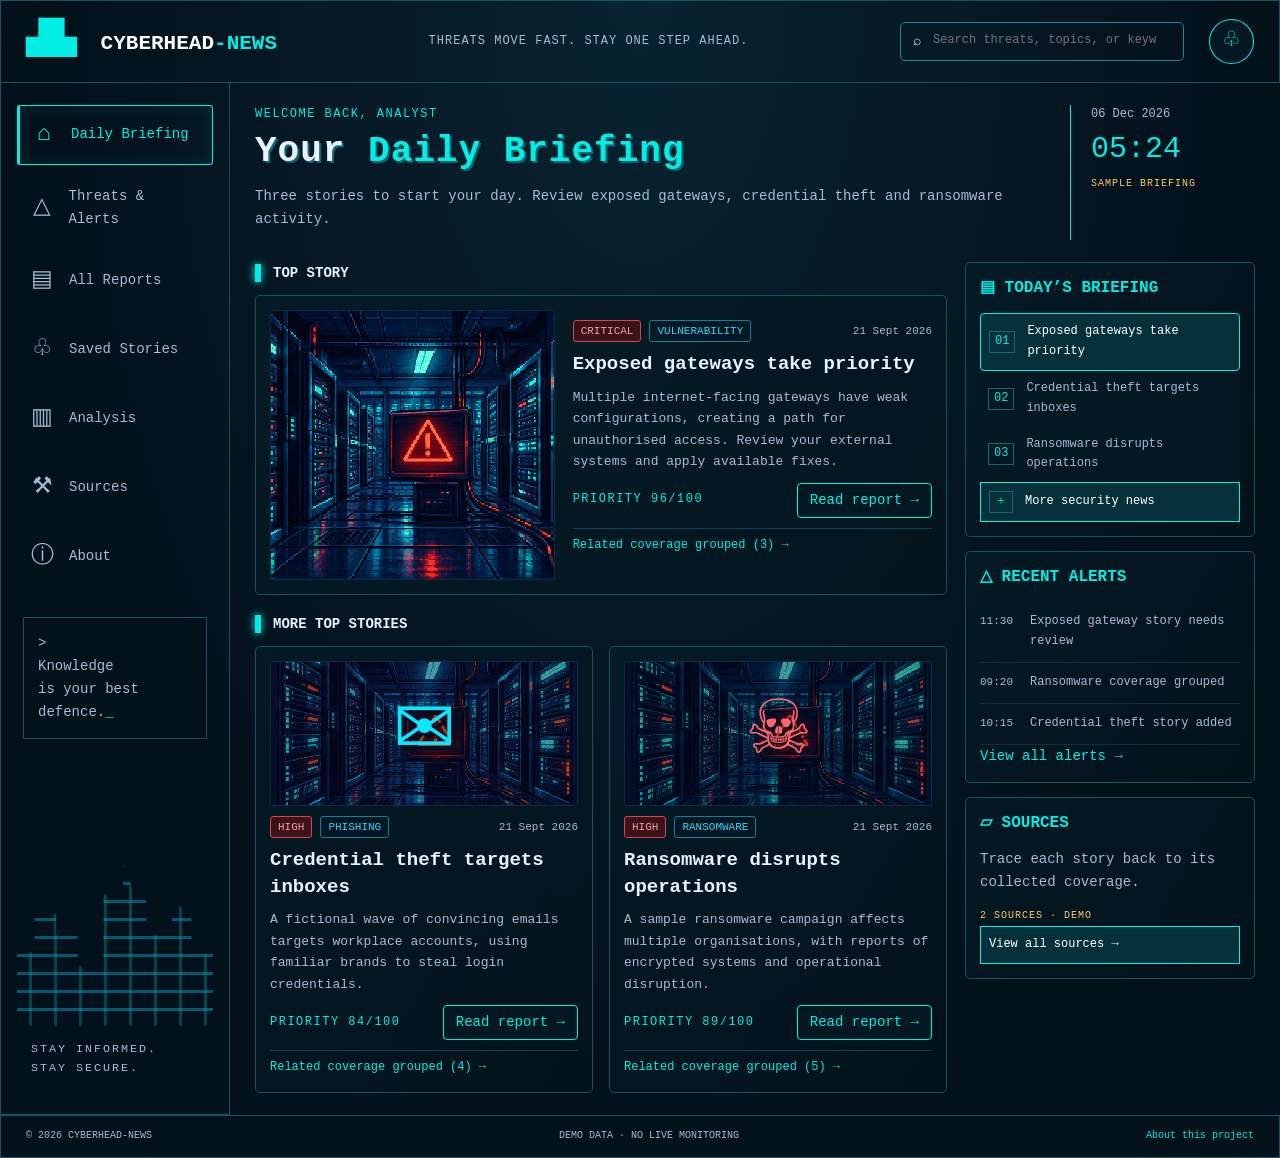
==== Frontend/dashboard/index.html @ 7fd941d9 "landing page" ====
<!doctype html>
<html lang="en"><head><meta charset="utf-8"><meta name="viewport" content="width=device-width,initial-scale=1"><meta name="theme-color" content="#03111b"><title>CYBERHEAD — Daily Briefing</title><link rel="stylesheet" href="styles.css"></head>
<body><a class="skip" href="#main">Skip to content</a><header><a class="brand" href="#briefing"><span class="mascot">▟▙</span> CYBERHEAD<span>-NEWS</span></a><span class="tagline">THREATS MOVE FAST. STAY ONE STEP AHEAD.</span><label class="search"><span>⌕</span><input id="search" type="search" aria-label="Search reports" placeholder="Search threats, topics, or keywords…"></label><button class="icon" id="alerts-shortcut" aria-label="Open alerts">♧</button></header>
<div class="shell"><aside class="sidebar"><nav aria-label="Main navigation" id="nav"></nav><div class="terminal">&gt;<br>Knowledge<br>is your best<br>defence.<span class="cursor">_</span></div><div class="city" aria-hidden="true"></div><small>STAY INFORMED.<br>STAY SECURE.</small></aside><main id="main" tabindex="-1"><div id="status" role="status"></div><div id="content"></div></main></div><footer><span>© <span id="year"></span> CYBERHEAD-NEWS</span><span id="mode">DEMO DATA · NO LIVE MONITORING</span><a href="#about">About this project</a></footer><dialog id="report-dialog"><button class="close" aria-label="Close report">✕</button><div id="report-content"></div></dialog><script src="config.js"></script><script src="mock-data.js"></script><script src="api.js"></script><script src="app.js"></script></body></html>
---- Frontend/dashboard/styles.css ----
:root{color-scheme:dark;--bg:#03111b;--panel:#041923;--cyan:#00eee4;--blue:#a3bdd7;--border:#165363;--text:#e8f3ff;--red:#ff666d}*{box-sizing:border-box}body{margin:0;background:radial-gradient(ellipse at 50% 0,#092330,transparent 65%),var(--bg);color:var(--text);font:14px/1.65 'Courier New',monospace}button,input,select{font:inherit}button,a,input,select{outline-offset:5px}button:focus-visible,a:focus-visible,input:focus-visible,select:focus-visible{outline:2px solid white}a{color:var(--cyan);text-decoration:none}button{cursor:pointer;color:var(--cyan);background:#041821;border:1px solid var(--cyan);padding:8px 16px;border-radius:4px}button:hover{background:#08333d;box-shadow:0 0 14px #00eee420}button:disabled{opacity:.5;cursor:wait}header{min-height:80px;border:1px solid var(--border);display:flex;align-items:center;gap:25px;padding:14px 25px}.brand{font-weight:bold;font-size:21px;color:white;white-space:nowrap}.brand span{color:var(--cyan)}.mascot{font-size:32px;margin-right:12px}.tagline{font-size:12px;letter-spacing:1px;color:var(--blue);margin:auto}.search{display:flex;align-items:center;gap:10px;border:1px solid #168c99;padding:7px 12px;border-radius:5px}.search input{width:240px;background:transparent;border:0;color:white;font-size:12px}.icon{border-radius:50%;padding:4px 12px;font-size:21px}.shell{display:grid;grid-template-columns:230px minmax(0,1fr);min-height:calc(100vh - 135px)}.sidebar{border:1px solid var(--border);border-top:0;padding:22px 16px;display:flex;flex-direction:column;overflow:hidden}nav{display:grid;gap:9px}nav a{color:var(--blue);padding:10px 12px;display:flex;gap:15px;align-items:center;border:1px solid transparent;border-radius:3px}nav a.active{color:var(--cyan);border-color:var(--cyan);box-shadow:inset 0 0 18px #00e6dc20;border-left:3px solid var(--cyan)}nav a:hover{background:#0b2530}.nav-icon{font-size:23px;width:24px;text-align:center}.terminal{color:var(--blue);border:1px solid var(--border);padding:14px;margin:30px 6px 10px}.cursor{color:var(--cyan)}.city{height:175px;margin-top:auto;opacity:.7;background:repeating-linear-gradient(90deg,transparent 0 12px,#00e8ff55 12px 15px,transparent 15px 25px),repeating-linear-gradient(0deg,#03121d 0 15px,#007891 15px 18px);clip-path:polygon(0 58%,9% 58%,9% 36%,20% 36%,20% 48%,31% 48%,31% 66%,44% 66%,44% 25%,54% 25%,54% 8%,60% 25%,66% 25%,66% 48%,79% 48%,79% 32%,89% 32%,89% 59%,100% 59%,100% 100%,0 100%)}.sidebar small{padding:14px;color:var(--blue);letter-spacing:2px}main{min-width:0;padding:22px 25px}#status:empty{display:none}#status{color:#ffc96a;margin-bottom:15px}.intro{display:flex;justify-content:space-between;gap:25px;margin-bottom:22px}.eyebrow{color:var(--cyan);font-size:12px;letter-spacing:1.5px}h1{font-size:36px;line-height:1.2;margin:5px 0 12px;letter-spacing:1px;text-shadow:2px 2px #126475}h1 em{font-style:normal;color:var(--cyan)}p{color:var(--blue);margin:9px 0}h2{font-size:16px;line-height:1.4;margin:0 0 14px}h3{font-size:19px;line-height:1.4;margin:9px 0}time{font-size:11px;color:var(--blue)}.clock{min-width:185px;border-left:1px solid var(--cyan);padding-left:20px;font-size:12px;color:var(--blue)}.clock strong{display:block;color:var(--cyan);font-size:30px;font-weight:normal}.layout{display:grid;grid-template-columns:minmax(0,1fr) 290px;gap:18px}.section-label{font-weight:bold;margin:0 0 10px}.section-label:before{content:'';display:inline-block;background:var(--cyan);width:6px;height:18px;vertical-align:middle;margin-right:12px;box-shadow:0 0 8px var(--cyan)}.card,.panel{border:1px solid var(--border);background:linear-gradient(120deg,#041c28aa,#03131baa);border-radius:5px;padding:14px}.card{display:flex;flex-direction:column;min-width:0}.card p{font-size:13px}.card.featured{display:grid;grid-template-columns:43% minmax(0,1fr);gap:18px;margin-bottom:18px}.art{height:145px;position:relative;background:#02101f url('assets/server-room.png') center/cover;image-rendering:pixelated;overflow:hidden;border:1px solid #102b42;border-radius:3px}.featured .art{height:100%;min-height:270px}.art.mail{background-position:20% 50%;filter:hue-rotate(10deg)}.art.skull{background-position:80% 50%}.art.mail:after,.art.skull:after{position:absolute;inset:0;display:grid;place-items:center;font-size:75px;text-shadow:5px 5px #02101f;background:#020c1c66;content:'✉';color:var(--cyan)}.art.skull:after{content:'☠';color:var(--red)}.meta{display:flex;align-items:center;gap:8px;flex-wrap:wrap;margin:10px 0 4px}.badge{font-size:11px;border:1px solid #157f9a;color:#34d5fb;padding:1px 7px;border-radius:3px}.severity{color:#ffbc68;border-color:#ba7d33}.severity.Critical,.severity.High{color:#ff9b9f;border-color:#da424e;background:#3a121a}.severity.Low{color:#5bebac;border-color:#338e73}.meta time{margin-left:auto}.actions{display:flex;align-items:center;justify-content:space-between;gap:8px;margin-top:10px}.actions button{padding:5px 12px}.related{border-top:1px solid #124155;margin-top:10px;padding-top:7px;font-size:12px}.text-button{border:0;background:transparent;padding:0;text-align:left}.grid{display:grid;grid-template-columns:repeat(2,minmax(0,1fr));gap:16px}.rail{display:flex;flex-direction:column;gap:14px}.panel h2{color:var(--cyan)}.brief-item{display:flex;gap:12px;align-items:center;width:100%;padding:8px;border:0;color:var(--blue);font-size:12px;text-align:left}.brief-item:first-of-type{border:1px solid var(--cyan);color:white;background:#06313a}.number{border:1px solid #176678;padding:0 5px;color:var(--cyan)}.alert{display:grid;grid-template-columns:42px 1fr;gap:8px;border-bottom:1px solid #12303b;padding:10px 0;font-size:12px}.alert button{font-size:12px;color:var(--blue)}.demo{font-size:10px;color:#ffc96a;letter-spacing:1px}.wide-button{width:100%;margin-top:12px}.toolbar{display:flex;flex-wrap:wrap;gap:12px;margin-bottom:20px;align-items:center}select{padding:8px;color:var(--text);background:#082331;border:1px solid var(--border)}.toolbar label{font-size:12px;color:var(--blue)}.stat-grid{display:grid;grid-template-columns:repeat(3,1fr);gap:16px;margin:20px 0}.stat-grid strong{display:block;font-size:32px;color:var(--cyan)}.bar-row{display:grid;grid-template-columns:120px 1fr 35px;align-items:center;gap:12px;margin:18px 0}.bar{background:#102c38;height:12px}.bar span{display:block;height:100%;background:var(--cyan)}.source{margin:15px 0}.empty{padding:45px;text-align:center;border:1px dashed var(--border);color:var(--blue)}footer{border:1px solid var(--border);display:flex;justify-content:space-between;gap:15px;padding:12px 25px;font-size:10px;color:var(--blue)}dialog{max-width:780px;width:calc(100% - 30px);max-height:85vh;background:#041923;border:1px solid var(--cyan);color:var(--text);padding:30px;box-shadow:0 0 60px #000}dialog::backdrop{background:#000b;backdrop-filter:blur(4px)}.close{float:right;margin-left:12px}.detail-grid{display:grid;grid-template-columns:repeat(3,1fr);gap:12px;margin:20px 0}.detail-grid .panel{font-size:12px}.detail-grid strong{display:block;color:var(--cyan);font-size:20px}.skip{position:fixed;top:-100px}.skip:focus{top:10px;left:10px;background:black;padding:10px;z-index:10}.notice{border-left:3px solid #ffc96a;padding:10px 14px;background:#ffc96a0a;margin:15px 0}.prose{max-width:850px}.prose h2{margin-top:25px}@media(min-width:1600px){main{padding:30px}.layout{grid-template-columns:minmax(0,1fr) 340px}.art{height:190px}}@media(max-width:1200px){.tagline{display:none}.search{margin-left:auto}.shell{grid-template-columns:195px minmax(0,1fr)}.layout{grid-template-columns:minmax(0,1fr)}.rail{display:grid;grid-template-columns:repeat(3,1fr)}h1{font-size:30px}.clock{display:none}}@media(max-width:760px){header{flex-wrap:wrap;padding:12px;gap:10px}.brand{font-size:18px}.search{order:3;width:100%}.search input{width:100%}.icon{margin-left:auto}.shell{display:block}.sidebar{padding:8px}.sidebar nav{display:flex;overflow:auto;gap:5px}.sidebar nav a{white-space:nowrap;padding:7px 10px;font-size:12px}.nav-icon{font-size:16px;width:auto}.sidebar .terminal,.sidebar .city,.sidebar small{display:none}main{padding:20px 14px}.card.featured{grid-template-columns:1fr}.featured .art{min-height:190px;height:190px}.grid,.rail{grid-template-columns:1fr}.stat-grid,.detail-grid{grid-template-columns:1fr}h1{font-size:28px}footer{flex-wrap:wrap;padding:12px}dialog{padding:20px}.bar-row{grid-template-columns:100px 1fr 25px}}
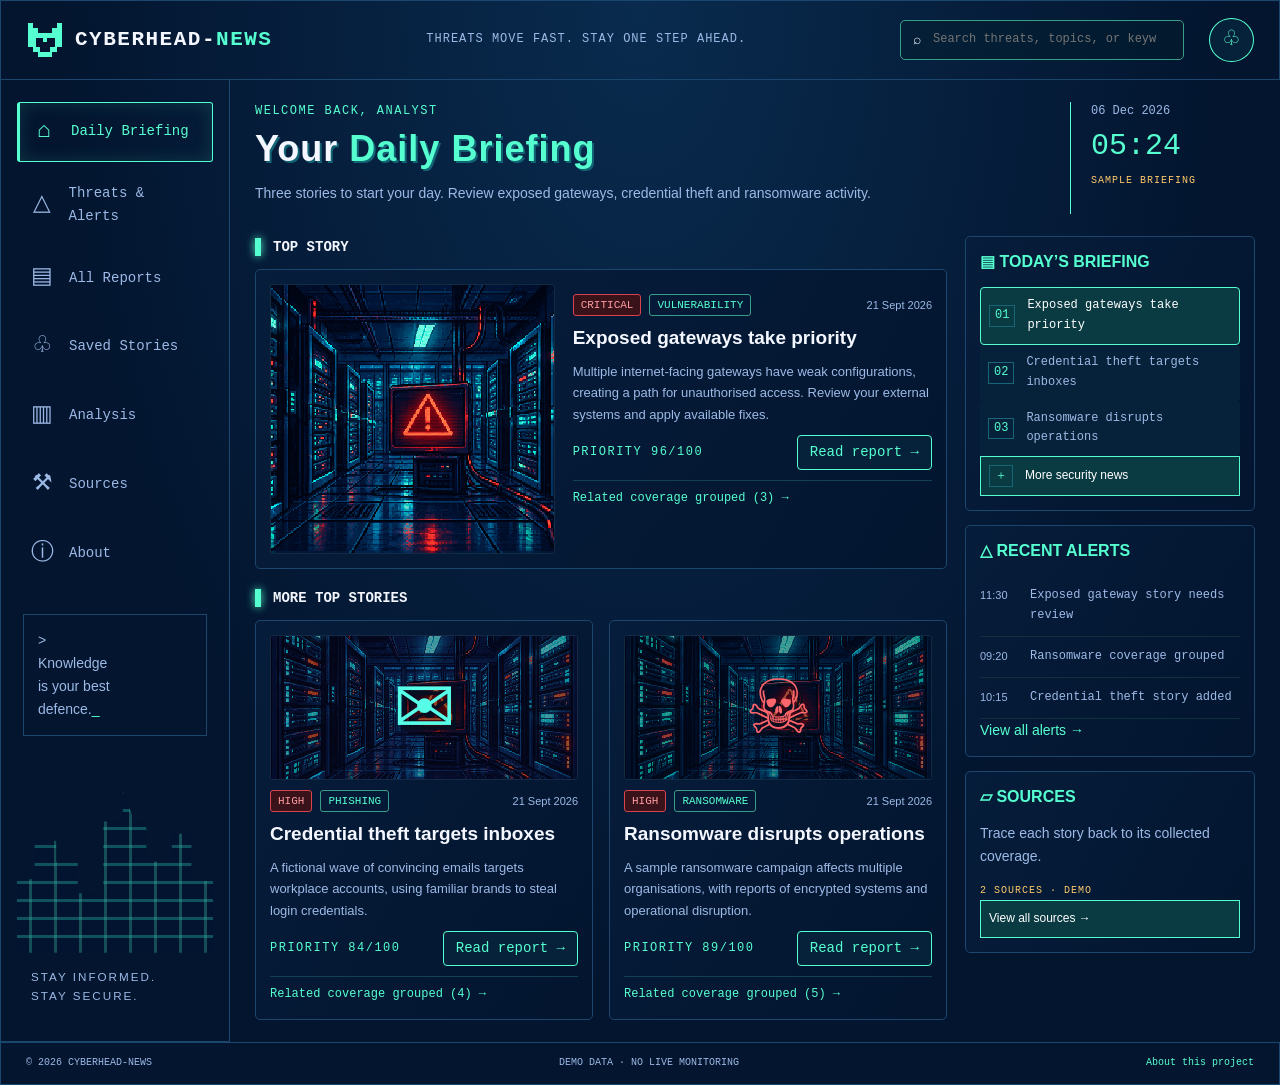
==== commit c08eec4f: "landing page-not final" ====
--- a/Frontend/dashboard/index.html
+++ b/Frontend/dashboard/index.html
@@ -1,4 +1,4 @@
 <!doctype html>
-<html lang="en"><head><meta charset="utf-8"><meta name="viewport" content="width=device-width,initial-scale=1"><meta name="theme-color" content="#03111b"><title>CYBERHEAD — Daily Briefing</title><link rel="stylesheet" href="styles.css"></head>
-<body><a class="skip" href="#main">Skip to content</a><header><a class="brand" href="#briefing"><span class="mascot">▟▙</span> CYBERHEAD<span>-NEWS</span></a><span class="tagline">THREATS MOVE FAST. STAY ONE STEP AHEAD.</span><label class="search"><span>⌕</span><input id="search" type="search" aria-label="Search reports" placeholder="Search threats, topics, or keywords…"></label><button class="icon" id="alerts-shortcut" aria-label="Open alerts">♧</button></header>
+<html lang="en"><head><meta charset="utf-8"><meta name="viewport" content="width=device-width,initial-scale=1"><meta name="theme-color" content="#03152f"><title>CYBERHEAD — Daily Briefing</title><link rel="stylesheet" href="styles.css"><link rel="stylesheet" href="brand-theme.css"></head>
+<body><a class="skip" href="#main">Skip to content</a><header><a class="brand" href="#briefing" aria-label="CYBERHEAD-NEWS daily briefing"><svg viewBox="0 0 16 16" aria-hidden="true"><path fill="currentColor" d="M1 1h2v2h2v2h6V3h2V1h2v10h-2v2h-2v2H5v-2H3v-2H1Z"/><path fill="#03152f" d="M4 7h3v2h2V7h3v4h-2v2H6v-2H4Z"/></svg><span class="brand-name">CYBERHEAD-<b>NEWS</b></span></a><span class="tagline">THREATS MOVE FAST. STAY ONE STEP AHEAD.</span><label class="search"><span>⌕</span><input id="search" type="search" aria-label="Search reports" placeholder="Search threats, topics, or keywords…"></label><button class="icon" id="alerts-shortcut" aria-label="Open alerts">♧</button></header>
 <div class="shell"><aside class="sidebar"><nav aria-label="Main navigation" id="nav"></nav><div class="terminal">&gt;<br>Knowledge<br>is your best<br>defence.<span class="cursor">_</span></div><div class="city" aria-hidden="true"></div><small>STAY INFORMED.<br>STAY SECURE.</small></aside><main id="main" tabindex="-1"><div id="status" role="status"></div><div id="content"></div></main></div><footer><span>© <span id="year"></span> CYBERHEAD-NEWS</span><span id="mode">DEMO DATA · NO LIVE MONITORING</span><a href="#about">About this project</a></footer><dialog id="report-dialog"><button class="close" aria-label="Close report">✕</button><div id="report-content"></div></dialog><script src="config.js"></script><script src="mock-data.js"></script><script src="api.js"></script><script src="app.js"></script></body></html>
--- a/Frontend/dashboard/brand-theme.css
+++ b/Frontend/dashboard/brand-theme.css
@@ -0,0 +1,108 @@
+:root {
+  --bg: #03152f;
+  --panel: #061d3b;
+  --cyan: #56ffd0;
+  --blue: #9db9e6;
+  --border: #1b466d;
+  --text: #f4f7ff;
+}
+
+body {
+  background:
+    radial-gradient(ellipse at 50% 0, #092b4e, transparent 65%),
+    var(--bg);
+  font-family: Arial, Helvetica, sans-serif;
+}
+
+button,
+input,
+select,
+.brand,
+.tagline,
+nav,
+.eyebrow,
+.clock,
+.section-label,
+.badge,
+.demo,
+footer {
+  font-family: "Courier New", monospace;
+}
+
+.brand {
+  display: inline-flex;
+  align-items: center;
+  gap: 11px;
+  color: #f4f7ff;
+  letter-spacing: 1.5px;
+}
+
+.brand svg {
+  width: 38px;
+  height: 38px;
+  flex: 0 0 38px;
+  color: var(--cyan);
+  shape-rendering: crispEdges;
+}
+
+.brand .brand-name {
+  color: #f4f7ff;
+}
+
+.brand .brand-name b {
+  color: var(--cyan);
+}
+
+button {
+  background: #06223a;
+}
+
+button:hover {
+  background: #0a3a42;
+  box-shadow: 0 0 14px rgb(86 255 208 / 18%);
+}
+
+.search {
+  border-color: #3a9d87;
+  background: rgb(0 30 40 / 38%);
+}
+
+nav a.active {
+  box-shadow: inset 0 0 18px rgb(86 255 208 / 14%);
+}
+
+nav a:hover {
+  background: #0a2945;
+}
+
+.card,
+.panel {
+  background: linear-gradient(120deg, rgb(6 29 59 / 92%), rgb(3 21 47 / 92%));
+}
+
+.brief-item:first-of-type {
+  background: #0a3a42;
+}
+
+.badge {
+  border-color: #3a9d87;
+  color: var(--cyan);
+}
+
+.city {
+  background:
+    repeating-linear-gradient(90deg, transparent 0 12px, rgb(86 255 208 / 35%) 12px 15px, transparent 15px 25px),
+    repeating-linear-gradient(0deg, #03152f 0 15px, #176b72 15px 18px);
+}
+
+dialog {
+  background: var(--panel);
+}
+
+@media (max-width: 760px) {
+  .brand svg {
+    width: 32px;
+    height: 32px;
+    flex-basis: 32px;
+  }
+}
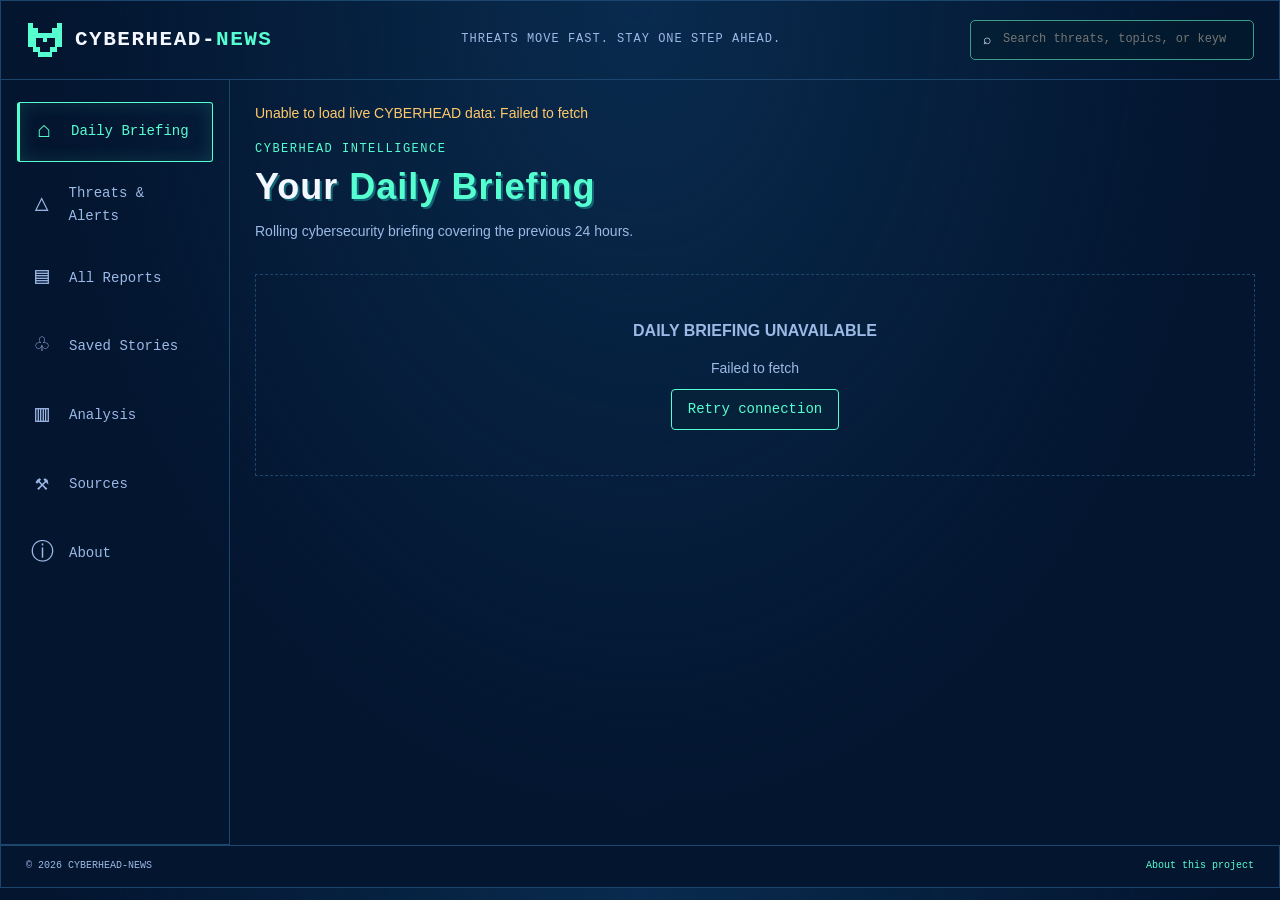
==== commit 4781f606: "Updated severity scoring system, added functionality to add or disable cybersecurity news sources di" ====
--- a/Frontend/dashboard/index.html
+++ b/Frontend/dashboard/index.html
@@ -1,4 +1,181 @@
 <!doctype html>
-<html lang="en"><head><meta charset="utf-8"><meta name="viewport" content="width=device-width,initial-scale=1"><meta name="theme-color" content="#03152f"><title>CYBERHEAD — Daily Briefing</title><link rel="stylesheet" href="styles.css"><link rel="stylesheet" href="brand-theme.css"></head>
-<body><a class="skip" href="#main">Skip to content</a><header><a class="brand" href="#briefing" aria-label="CYBERHEAD-NEWS daily briefing"><svg viewBox="0 0 16 16" aria-hidden="true"><path fill="currentColor" d="M1 1h2v2h2v2h6V3h2V1h2v10h-2v2h-2v2H5v-2H3v-2H1Z"/><path fill="#03152f" d="M4 7h3v2h2V7h3v4h-2v2H6v-2H4Z"/></svg><span class="brand-name">CYBERHEAD-<b>NEWS</b></span></a><span class="tagline">THREATS MOVE FAST. STAY ONE STEP AHEAD.</span><label class="search"><span>⌕</span><input id="search" type="search" aria-label="Search reports" placeholder="Search threats, topics, or keywords…"></label><button class="icon" id="alerts-shortcut" aria-label="Open alerts">♧</button></header>
-<div class="shell"><aside class="sidebar"><nav aria-label="Main navigation" id="nav"></nav><div class="terminal">&gt;<br>Knowledge<br>is your best<br>defence.<span class="cursor">_</span></div><div class="city" aria-hidden="true"></div><small>STAY INFORMED.<br>STAY SECURE.</small></aside><main id="main" tabindex="-1"><div id="status" role="status"></div><div id="content"></div></main></div><footer><span>© <span id="year"></span> CYBERHEAD-NEWS</span><span id="mode">DEMO DATA · NO LIVE MONITORING</span><a href="#about">About this project</a></footer><dialog id="report-dialog"><button class="close" aria-label="Close report">✕</button><div id="report-content"></div></dialog><script src="config.js"></script><script src="mock-data.js"></script><script src="api.js"></script><script src="app.js"></script></body></html>
+
+<html lang="en">
+
+<head>
+
+  <meta charset="utf-8">
+
+  <meta
+    name="viewport"
+    content="width=device-width, initial-scale=1"
+  >
+
+  <meta
+    name="theme-color"
+    content="#03152f"
+  >
+
+  <title>
+    CYBERHEAD — Daily Briefing
+  </title>
+
+  <link
+    rel="stylesheet"
+    href="styles.css"
+  >
+
+  <link
+    rel="stylesheet"
+    href="dashboard.css"
+  >
+
+</head>
+
+
+<body>
+
+
+<a
+  class="skip"
+  href="#main"
+>
+  Skip to content
+</a>
+
+
+<header>
+
+  <a
+    class="brand"
+    href="#briefing"
+    aria-label="CYBERHEAD-NEWS"
+  >
+
+    <svg
+      viewBox="0 0 16 16"
+      aria-hidden="true"
+    >
+
+      <path
+        fill="currentColor"
+        d="M1 1h2v2h2v2h6V3h2V1h2v10h-2v2h-2v2H5v-2H3v-2H1Z"
+      />
+
+      <path
+        fill="#03152f"
+        d="M4 7h3v2h2V7h3v4h-2v2H6v-2H4Z"
+      />
+
+    </svg>
+
+
+    <span class="brand-name">
+
+      CYBERHEAD-<b>NEWS</b>
+
+    </span>
+
+  </a>
+
+
+  <span class="tagline">
+
+    THREATS MOVE FAST. STAY ONE STEP AHEAD.
+
+  </span>
+
+
+  <label class="search">
+
+    <span>
+      ⌕
+    </span>
+
+    <input
+      id="search"
+      type="search"
+      aria-label="Search reports"
+      placeholder="Search threats, topics, or keywords…"
+    >
+
+  </label>
+
+</header>
+
+
+<div class="shell">
+
+
+  <aside class="sidebar">
+
+    <nav
+      aria-label="Main navigation"
+      id="nav"
+    ></nav>
+
+  </aside>
+
+
+  <main
+    id="main"
+    tabindex="-1"
+  >
+
+    <div
+      id="status"
+      role="status"
+    ></div>
+
+    <div id="content"></div>
+
+  </main>
+
+
+</div>
+
+
+<footer>
+
+  <span>
+
+    ©
+    <span id="year"></span>
+    CYBERHEAD-NEWS
+
+  </span>
+
+
+  <a href="#about">
+    About this project
+  </a>
+
+</footer>
+
+
+<dialog id="report-dialog">
+
+  <button
+    class="close"
+    aria-label="Close report"
+  >
+    ✕
+  </button>
+
+  <div id="report-content"></div>
+
+</dialog>
+
+
+<script src="config.js"></script>
+
+<script src="mock-data.js"></script>
+
+<script src="api.js"></script>
+
+<script src="app.js"></script>
+
+
+</body>
+
+</html>
--- a/Frontend/dashboard/dashboard.css
+++ b/Frontend/dashboard/dashboard.css
@@ -0,0 +1,1973 @@
+:root {
+  --bg: #03152f;
+  --panel: #061d3b;
+  --cyan: #56ffd0;
+  --blue: #9db9e6;
+  --border: #1b466d;
+  --text: #f4f7ff;
+
+  --critical-red: #ff666d;
+  --critical-soft: #ff9b9f;
+  --critical-border: #da424e;
+  --critical-dark: #3a121a;
+
+  --high-orange: #ffbc68;
+  --high-border: #ba7d33;
+  --high-dark: #382710;
+
+  --medium-yellow: #ffe08a;
+  --medium-border: #b79a43;
+  --medium-dark: #302b15;
+
+  --low-green: #5bebac;
+  --low-border: #338e73;
+  --low-dark: #103528;
+}
+
+
+/* ======================================================
+   GENERAL VISUAL OVERRIDES
+   ====================================================== */
+
+body {
+  background:
+    radial-gradient(
+      ellipse at 50% 0,
+      #092b4e,
+      transparent 65%
+    ),
+    var(--bg);
+
+  font-family:
+    Arial,
+    Helvetica,
+    sans-serif;
+}
+
+
+button,
+input,
+select,
+.brand,
+.tagline,
+nav,
+.eyebrow,
+.clock,
+.section-label,
+.badge,
+.demo,
+footer {
+  font-family:
+    "Courier New",
+    monospace;
+}
+
+
+/* ======================================================
+   BRAND
+   ====================================================== */
+
+.brand {
+  display: inline-flex;
+  align-items: center;
+  gap: 11px;
+  color: #f4f7ff;
+  letter-spacing: 1.5px;
+}
+
+
+.brand svg {
+  width: 38px;
+  height: 38px;
+  flex: 0 0 38px;
+  color: var(--cyan);
+  shape-rendering: crispEdges;
+}
+
+
+.brand .brand-name {
+  color: #f4f7ff;
+}
+
+
+.brand .brand-name b {
+  color: var(--cyan);
+}
+
+
+/* ======================================================
+   BUTTONS / SEARCH / NAVIGATION
+   ====================================================== */
+
+button {
+  background: #06223a;
+}
+
+
+button:hover {
+  background: #0a3a42;
+
+  box-shadow:
+    0 0 14px
+    rgb(86 255 208 / 18%);
+}
+
+
+.search {
+  border-color: #3a9d87;
+
+  background:
+    rgb(0 30 40 / 38%);
+}
+
+
+nav a.active {
+  box-shadow:
+    inset 0 0 18px
+    rgb(86 255 208 / 14%);
+}
+
+
+nav a:hover {
+  background: #0a2945;
+}
+
+
+/* ======================================================
+   PANELS / DIALOG
+   ====================================================== */
+
+.card,
+.panel {
+  background:
+    linear-gradient(
+      120deg,
+      rgb(6 29 59 / 92%),
+      rgb(3 21 47 / 92%)
+    );
+}
+
+
+.brief-item:first-of-type {
+  background: #0a3a42;
+}
+
+
+.badge {
+  border-color: #3a9d87;
+  color: var(--cyan);
+}
+
+
+dialog {
+  background: var(--panel);
+}
+
+
+/* ======================================================
+   CRITICAL SKULL BREATHING / GLOW EFFECT
+   ====================================================== */
+
+.art.skull::after {
+  color: var(--critical-red);
+
+  background:
+    rgb(2 12 28 / 42%);
+
+  text-shadow:
+    0 0 5px
+      var(--critical-red),
+
+    0 0 12px
+      var(--critical-red),
+
+    0 0 22px
+      rgb(255 102 109 / 55%);
+
+  transform-origin:
+    center;
+
+  animation:
+    skullBreath
+    2.5s
+    ease-in-out
+    infinite;
+}
+
+
+@keyframes skullBreath {
+
+  0%,
+  100% {
+    transform:
+      scale(0.97);
+
+    opacity:
+      0.82;
+
+    text-shadow:
+      0 0 4px
+        var(--critical-red),
+
+      0 0 10px
+        var(--critical-red);
+  }
+
+
+  50% {
+    transform:
+      scale(1.055);
+
+    opacity:
+      1;
+
+    text-shadow:
+      0 0 8px
+        var(--critical-red),
+
+      0 0 18px
+        var(--critical-red),
+
+      0 0 32px
+        rgb(255 102 109 / 75%);
+  }
+
+}
+
+
+/* ======================================================
+   HIGHEST ACTIVE SEVERITY BOX
+   ====================================================== */
+
+.threat-level-box {
+  min-width: 220px;
+}
+
+
+.threat-level-badge {
+  display: block;
+
+  width:
+    fit-content;
+
+  margin-top: 12px;
+
+  margin-bottom: 10px;
+
+  padding:
+    7px 13px;
+
+  font-family:
+    "Courier New",
+    monospace;
+
+  font-size:
+    22px;
+
+  font-weight:
+    bold;
+
+  letter-spacing:
+    1px;
+
+  border:
+    1px solid;
+
+  border-radius:
+    3px;
+}
+
+
+.threat-level-badge.Critical {
+  color:
+    var(--critical-soft);
+
+  border-color:
+    var(--critical-border);
+
+  background:
+    var(--critical-dark);
+
+  box-shadow:
+    0 0 12px
+    rgb(218 66 78 / 25%);
+}
+
+
+.threat-level-badge.High {
+  color:
+    var(--high-orange);
+
+  border-color:
+    var(--high-border);
+
+  background:
+    var(--high-dark);
+
+  box-shadow:
+    0 0 12px
+    rgb(186 125 51 / 20%);
+}
+
+
+.threat-level-badge.Medium {
+  color:
+    var(--medium-yellow);
+
+  border-color:
+    var(--medium-border);
+
+  background:
+    var(--medium-dark);
+
+  box-shadow:
+    0 0 12px
+    rgb(183 154 67 / 18%);
+}
+
+
+.threat-level-badge.Low {
+  color:
+    var(--low-green);
+
+  border-color:
+    var(--low-border);
+
+  background:
+    var(--low-dark);
+
+  box-shadow:
+    0 0 12px
+    rgb(51 142 115 / 18%);
+}
+
+
+/* ======================================================
+   GLOBAL SEVERITY BADGE COLOURS
+   ====================================================== */
+
+.badge.severity.Critical {
+  color:
+    var(--critical-soft);
+
+  border-color:
+    var(--critical-border);
+
+  background:
+    var(--critical-dark);
+
+  box-shadow:
+    0 0 8px
+    rgb(218 66 78 / 20%);
+}
+
+
+.badge.severity.High {
+  color:
+    var(--high-orange);
+
+  border-color:
+    var(--high-border);
+
+  background:
+    var(--high-dark);
+
+  box-shadow:
+    0 0 8px
+    rgb(186 125 51 / 18%);
+}
+
+
+.badge.severity.Medium {
+  color:
+    var(--medium-yellow);
+
+  border-color:
+    var(--medium-border);
+
+  background:
+    var(--medium-dark);
+
+  box-shadow:
+    0 0 8px
+    rgb(183 154 67 / 16%);
+}
+
+
+.badge.severity.Low {
+  color:
+    var(--low-green);
+
+  border-color:
+    var(--low-border);
+
+  background:
+    var(--low-dark);
+
+  box-shadow:
+    0 0 8px
+    rgb(51 142 115 / 16%);
+}
+
+
+/* ======================================================
+   SEVERITY SCORE COLOURS
+   ====================================================== */
+
+.severity-score {
+  font-weight: bold;
+}
+
+
+.severity-score.Critical,
+.severity-score-value.Critical {
+  color:
+    var(--critical-red);
+}
+
+
+.severity-score.High,
+.severity-score-value.High {
+  color:
+    var(--high-orange);
+}
+
+
+.severity-score.Medium,
+.severity-score-value.Medium {
+  color:
+    var(--medium-yellow);
+}
+
+
+.severity-score.Low,
+.severity-score-value.Low {
+  color:
+    var(--low-green);
+}
+
+
+.severity-score-value {
+  display: block;
+
+  margin-top: 4px;
+
+  font-size: 20px;
+}
+
+
+/* ======================================================
+   DAILY BRIEFING CLICKABLE FILTERS
+   ====================================================== */
+
+.brief-filter-list {
+  display: grid;
+  gap: 3px;
+}
+
+
+.brief-filter-row {
+  width: 100%;
+
+  display: grid;
+
+  grid-template-columns:
+    minmax(0, 1fr)
+    auto
+    18px;
+
+  align-items: center;
+
+  gap: 10px;
+
+  padding:
+    10px 7px;
+
+  border: 0;
+
+  border-bottom:
+    1px solid
+    rgb(27 70 109 / 65%);
+
+  border-radius: 0;
+
+  background:
+    transparent;
+
+  color:
+    var(--blue);
+
+  text-align:
+    left;
+
+  box-shadow:
+    none;
+
+  transition:
+    transform 150ms ease,
+    background 150ms ease,
+    color 150ms ease;
+}
+
+
+.brief-filter-row:last-child {
+  border-bottom:
+    0;
+}
+
+
+.brief-filter-row:hover {
+  background:
+    rgb(86 255 208 / 7%);
+
+  color:
+    var(--text);
+
+  box-shadow:
+    none;
+
+  transform:
+    translateX(3px);
+}
+
+
+.brief-filter-row strong {
+  color:
+    var(--cyan);
+
+  font-size:
+    15px;
+}
+
+
+.brief-filter-name {
+  overflow:
+    hidden;
+
+  text-overflow:
+    ellipsis;
+}
+
+
+.severity-text-Critical {
+  color:
+    var(--critical-soft);
+}
+
+
+.severity-text-High {
+  color:
+    var(--high-orange);
+}
+
+
+.severity-text-Medium {
+  color:
+    var(--medium-yellow);
+}
+
+
+.severity-text-Low {
+  color:
+    var(--low-green);
+}
+
+
+/* ======================================================
+   SAVED STORIES FILTER CARDS
+   ====================================================== */
+
+.saved-filter-grid {
+  display: grid;
+
+  grid-template-columns:
+    1.35fr
+    repeat(
+      4,
+      minmax(0, 1fr)
+    );
+
+  gap: 12px;
+
+  margin:
+    18px 0
+    28px;
+}
+
+
+.saved-filter-card {
+  min-height:
+    105px;
+
+  display:
+    flex;
+
+  flex-direction:
+    column;
+
+  align-items:
+    flex-start;
+
+  justify-content:
+    center;
+
+  gap:
+    8px;
+
+  padding:
+    16px;
+
+  border:
+    1px solid
+    var(--border);
+
+  background:
+    linear-gradient(
+      120deg,
+      rgb(6 29 59 / 92%),
+      rgb(3 21 47 / 92%)
+    );
+
+  color:
+    var(--text);
+
+  text-align:
+    left;
+
+  transition:
+    transform 150ms ease,
+    border-color 150ms ease,
+    box-shadow 150ms ease;
+}
+
+
+.saved-filter-card span {
+  font-size:
+    12px;
+
+  letter-spacing:
+    0.7px;
+
+  text-transform:
+    uppercase;
+}
+
+
+.saved-filter-card strong {
+  display:
+    block;
+
+  font-size:
+    30px;
+
+  color:
+    var(--cyan);
+}
+
+
+.saved-filter-card:hover {
+  transform:
+    translateY(-2px);
+
+  border-color:
+    var(--cyan);
+
+  background:
+    linear-gradient(
+      120deg,
+      rgb(8 39 69 / 96%),
+      rgb(3 21 47 / 96%)
+    );
+}
+
+
+.saved-filter-card.active {
+  border-color:
+    var(--cyan);
+
+  box-shadow:
+    inset 0 0 18px
+      rgb(86 255 208 / 10%),
+
+    0 0 14px
+      rgb(86 255 208 / 12%);
+}
+
+
+.saved-filter-card.Critical strong {
+  color:
+    var(--critical-red);
+}
+
+
+.saved-filter-card.Critical.active {
+  border-color:
+    var(--critical-border);
+
+  box-shadow:
+    inset 0 0 18px
+      rgb(218 66 78 / 12%),
+
+    0 0 14px
+      rgb(218 66 78 / 15%);
+}
+
+
+.saved-filter-card.High strong {
+  color:
+    var(--high-orange);
+}
+
+
+.saved-filter-card.High.active {
+  border-color:
+    var(--high-border);
+}
+
+
+.saved-filter-card.Medium strong {
+  color:
+    var(--medium-yellow);
+}
+
+
+.saved-filter-card.Medium.active {
+  border-color:
+    var(--medium-border);
+}
+
+
+.saved-filter-card.Low strong {
+  color:
+    var(--low-green);
+}
+
+
+.saved-filter-card.Low.active {
+  border-color:
+    var(--low-border);
+}
+
+
+/* ======================================================
+   RESPONSIVE
+   ====================================================== */
+
+@media
+(max-width: 1100px) {
+
+  .saved-filter-grid {
+    grid-template-columns:
+      repeat(
+        3,
+        minmax(0, 1fr)
+      );
+  }
+
+}
+
+
+@media
+(max-width: 760px) {
+
+  .brand svg {
+    width:
+      32px;
+
+    height:
+      32px;
+
+    flex-basis:
+      32px;
+  }
+
+
+  .saved-filter-grid {
+    grid-template-columns:
+      repeat(
+        2,
+        minmax(0, 1fr)
+      );
+  }
+
+
+  .saved-filter-card:first-child {
+    grid-column:
+      1 / -1;
+  }
+
+}
+
+
+/* ======================================================
+   ACCESSIBILITY
+   ====================================================== */
+
+@media
+(prefers-reduced-motion: reduce) {
+
+  .art.skull::after {
+    animation:
+      none;
+  }
+
+
+  .brief-filter-row,
+  .saved-filter-card {
+    transition:
+      none;
+  }
+
+}
+
+/* ======================================================
+   SOURCE MANAGEMENT
+   ====================================================== */
+
+.source-stat-grid {
+  margin-bottom: 24px;
+}
+
+
+.source-management-panel {
+  margin-bottom: 28px;
+
+  border-color:
+    #247078;
+}
+
+
+.source-management-heading {
+  display: flex;
+
+  align-items: flex-start;
+
+  justify-content:
+    space-between;
+
+  gap: 20px;
+
+  margin-bottom: 18px;
+}
+
+
+.source-management-heading h2 {
+  margin-top: 5px;
+}
+
+
+.source-disabled-count {
+  flex: 0 0 auto;
+
+  padding:
+    5px 9px;
+
+  border:
+    1px solid
+    var(--border);
+
+  border-radius:
+    3px;
+
+  color:
+    var(--blue);
+
+  font-family:
+    "Courier New",
+    monospace;
+
+  font-size:
+    11px;
+
+  text-transform:
+    uppercase;
+}
+
+
+/* ======================================================
+   ADD SOURCE FORM
+   ====================================================== */
+
+.source-form {
+  display: grid;
+
+  grid-template-columns:
+    minmax(180px, 0.7fr)
+    minmax(300px, 1.5fr)
+    auto;
+
+  align-items: end;
+
+  gap: 14px;
+}
+
+
+.source-form label {
+  display: grid;
+
+  gap: 7px;
+
+  color:
+    var(--blue);
+
+  font-family:
+    "Courier New",
+    monospace;
+
+  font-size:
+    11px;
+
+  text-transform:
+    uppercase;
+
+  letter-spacing:
+    0.5px;
+}
+
+
+.source-form input {
+  width: 100%;
+
+  min-height: 40px;
+
+  padding:
+    8px 10px;
+
+  border:
+    1px solid
+    var(--border);
+
+  border-radius:
+    3px;
+
+  background:
+    #041b31;
+
+  color:
+    var(--text);
+}
+
+
+.source-form input:focus {
+  border-color:
+    var(--cyan);
+}
+
+
+.source-form-actions {
+  display: flex;
+
+  gap: 8px;
+
+  align-items: center;
+}
+
+
+/* ======================================================
+   SOURCE FEEDBACK
+   ====================================================== */
+
+.source-feedback {
+  margin-top: 16px;
+
+  padding:
+    10px 12px;
+
+  border-left:
+    3px solid;
+
+  font-family:
+    "Courier New",
+    monospace;
+
+  font-size:
+    12px;
+}
+
+
+.source-feedback.success {
+  color:
+    var(--low-green);
+
+  border-color:
+    var(--low-green);
+
+  background:
+    rgb(91 235 172 / 6%);
+}
+
+
+.source-feedback.error {
+  color:
+    var(--critical-soft);
+
+  border-color:
+    var(--critical-border);
+
+  background:
+    rgb(218 66 78 / 7%);
+}
+
+
+/* ======================================================
+   FEED TEST RESULT
+   ====================================================== */
+
+.source-test-result {
+  display: flex;
+
+  flex-wrap: wrap;
+
+  gap:
+    12px 22px;
+
+  align-items: center;
+
+  margin-top: 14px;
+
+  padding:
+    12px;
+
+  border:
+    1px solid
+    var(--low-border);
+
+  background:
+    rgb(16 53 40 / 55%);
+
+  color:
+    var(--blue);
+
+  font-family:
+    "Courier New",
+    monospace;
+
+  font-size:
+    11px;
+}
+
+
+.source-test-result strong {
+  color:
+    var(--low-green);
+}
+
+
+/* ======================================================
+   SOURCE CARDS
+   ====================================================== */
+
+.source-card-grid {
+  display: grid;
+
+  grid-template-columns:
+    repeat(
+      2,
+      minmax(0, 1fr)
+    );
+
+  gap: 16px;
+}
+
+
+.source-card {
+  position: relative;
+
+  transition:
+    opacity 150ms ease,
+    border-color 150ms ease;
+}
+
+
+.source-card:hover {
+  border-color:
+    #347a86;
+}
+
+
+.source-disabled {
+  opacity:
+    0.68;
+}
+
+
+.source-card-header {
+  display: flex;
+
+  justify-content:
+    space-between;
+
+  align-items: flex-start;
+
+  gap: 15px;
+
+  margin-bottom: 8px;
+}
+
+
+.source-card-header h2 {
+  margin-top: 4px;
+
+  margin-bottom: 0;
+
+  color:
+    var(--text);
+}
+
+
+/* ======================================================
+   SOURCE STATUS
+   ====================================================== */
+
+.source-status {
+  flex: 0 0 auto;
+
+  padding:
+    4px 8px;
+
+  border:
+    1px solid;
+
+  border-radius:
+    3px;
+
+  font-family:
+    "Courier New",
+    monospace;
+
+  font-size:
+    10px;
+
+  font-weight:
+    bold;
+
+  letter-spacing:
+    0.5px;
+}
+
+
+.source-status.Active {
+  color:
+    var(--low-green);
+
+  border-color:
+    var(--low-border);
+
+  background:
+    var(--low-dark);
+}
+
+
+.source-status.Disabled {
+  color:
+    var(--blue);
+
+  border-color:
+    var(--border);
+
+  background:
+    #07182a;
+}
+
+
+.source-status.Failed {
+  color:
+    var(--critical-soft);
+
+  border-color:
+    var(--critical-border);
+
+  background:
+    var(--critical-dark);
+}
+
+
+/* ======================================================
+   SOURCE URL
+   ====================================================== */
+
+.source-url {
+  overflow:
+    hidden;
+
+  margin-bottom:
+    15px;
+
+  padding-bottom:
+    12px;
+
+  border-bottom:
+    1px solid
+    var(--border);
+
+  white-space:
+    nowrap;
+
+  text-overflow:
+    ellipsis;
+
+  font-family:
+    "Courier New",
+    monospace;
+
+  font-size:
+    11px;
+}
+
+
+.source-url a {
+  color:
+    var(--cyan);
+}
+
+
+/* ======================================================
+   SOURCE METRICS
+   ====================================================== */
+
+.source-metrics {
+  display: grid;
+
+  grid-template-columns:
+    repeat(
+      2,
+      minmax(0, 1fr)
+    );
+
+  gap: 12px;
+
+  margin:
+    12px 0;
+}
+
+
+.source-metrics > div {
+  min-width: 0;
+
+  padding:
+    10px;
+
+  border:
+    1px solid
+    rgb(27 70 109 / 65%);
+
+  background:
+    rgb(3 21 47 / 45%);
+}
+
+
+.source-metrics span {
+  display: block;
+
+  margin-bottom:
+    4px;
+
+  color:
+    var(--blue);
+
+  font-family:
+    "Courier New",
+    monospace;
+
+  font-size:
+    9px;
+
+  letter-spacing:
+    0.5px;
+}
+
+
+.source-metrics strong {
+  display: block;
+
+  overflow:
+    hidden;
+
+  color:
+    var(--text);
+
+  font-family:
+    "Courier New",
+    monospace;
+
+  font-size:
+    12px;
+
+  text-overflow:
+    ellipsis;
+}
+
+
+/* ======================================================
+   SOURCE ERROR
+   ====================================================== */
+
+.source-error {
+  margin:
+    10px 0;
+
+  padding:
+    9px;
+
+  border-left:
+    3px solid
+    var(--critical-border);
+
+  background:
+    rgb(218 66 78 / 6%);
+
+  color:
+    var(--critical-soft);
+
+  font-family:
+    "Courier New",
+    monospace;
+
+  font-size:
+    11px;
+}
+
+
+/* ======================================================
+   SOURCE ACTIONS
+   ====================================================== */
+
+.source-actions {
+  display: flex;
+
+  align-items: center;
+
+  justify-content:
+    space-between;
+
+  gap: 12px;
+
+  margin-top:
+    14px;
+
+  padding-top:
+    12px;
+
+  border-top:
+    1px solid
+    var(--border);
+}
+
+
+.source-actions a {
+  font-family:
+    "Courier New",
+    monospace;
+
+  font-size:
+    11px;
+}
+
+
+.source-disabled
+.source-actions button {
+  border-color:
+    var(--low-border);
+
+  color:
+    var(--low-green);
+}
+
+
+.source-note {
+  margin-top:
+    24px;
+}
+
+
+/* ======================================================
+   RESPONSIVE SOURCES
+   ====================================================== */
+
+@media
+(max-width: 1050px) {
+
+  .source-form {
+    grid-template-columns:
+      1fr
+      1fr;
+  }
+
+
+  .source-form-actions {
+    grid-column:
+      1 / -1;
+  }
+
+}
+
+
+@media
+(max-width: 850px) {
+
+  .source-card-grid {
+    grid-template-columns:
+      1fr;
+  }
+
+}
+
+
+@media
+(max-width: 650px) {
+
+  .source-form {
+    grid-template-columns:
+      1fr;
+  }
+
+
+  .source-form-actions {
+    grid-column:
+      auto;
+
+    flex-wrap:
+      wrap;
+  }
+
+
+  .source-management-heading {
+    flex-direction:
+      column;
+  }
+
+
+  .source-metrics {
+    grid-template-columns:
+      1fr;
+  }
+
+}
+
+/* ======================================================
+   ANALYSIS PAGE
+   ====================================================== */
+
+.analysis-overview-grid {
+  display: grid;
+
+  grid-template-columns:
+    repeat(
+      3,
+      minmax(0, 1fr)
+    );
+
+  gap: 16px;
+
+  margin-bottom: 28px;
+}
+
+
+.analysis-overview-card {
+  min-height: 130px;
+
+  display: flex;
+
+  flex-direction: column;
+
+  justify-content: center;
+
+  gap: 8px;
+}
+
+
+.analysis-overview-card span {
+  color: var(--blue);
+
+  font-family:
+    "Courier New",
+    monospace;
+
+  font-size: 10px;
+
+  letter-spacing: 0.7px;
+}
+
+
+.analysis-overview-card strong {
+  color: var(--cyan);
+
+  font-family:
+    "Courier New",
+    monospace;
+
+  font-size: 32px;
+}
+
+
+.analysis-overview-card small {
+  color: var(--blue);
+
+  line-height: 1.5;
+}
+
+
+/* ======================================================
+   ANALYSIS SECTIONS
+   ====================================================== */
+
+.analysis-section {
+  margin-bottom: 28px;
+}
+
+
+.analysis-section-heading {
+  display: flex;
+
+  align-items: flex-start;
+
+  justify-content:
+    space-between;
+
+  gap: 20px;
+
+  margin-bottom: 18px;
+}
+
+
+.analysis-section-heading h2 {
+  margin-top: 5px;
+
+  margin-bottom: 0;
+}
+
+
+.analysis-window-time,
+.analysis-total {
+  color: var(--blue);
+
+  font-family:
+    "Courier New",
+    monospace;
+
+  font-size: 10px;
+
+  text-align: right;
+}
+
+
+/* ======================================================
+   SEVERITY CARDS
+   ====================================================== */
+
+.analysis-severity-grid {
+  display: grid;
+
+  grid-template-columns:
+    repeat(
+      4,
+      minmax(0, 1fr)
+    );
+
+  gap: 12px;
+}
+
+
+.analysis-stat-card {
+  display: flex;
+
+  flex-direction: column;
+
+  align-items: flex-start;
+
+  min-height: 115px;
+
+  padding: 15px;
+
+  border: 1px solid;
+
+  border-radius: 3px;
+
+  background:
+    rgb(3 21 47 / 65%);
+
+  text-align: left;
+
+  transition:
+    transform 120ms ease,
+    box-shadow 120ms ease,
+    background 120ms ease;
+}
+
+
+.analysis-stat-card:hover {
+  transform:
+    translateY(-2px);
+}
+
+
+.analysis-stat-card span {
+  font-size: 11px;
+
+  font-weight: bold;
+
+  letter-spacing: 0.6px;
+}
+
+
+.analysis-stat-card strong {
+  margin-top: 7px;
+
+  font-size: 31px;
+}
+
+
+.analysis-stat-card small {
+  margin-top: auto;
+
+  font-size: 9px;
+
+  opacity: 0.8;
+}
+
+
+/* Critical */
+
+.analysis-stat-card.Critical {
+  border-color:
+    var(--critical-border);
+
+  color:
+    var(--critical-soft);
+
+  background:
+    var(--critical-dark);
+}
+
+
+.analysis-stat-card.Critical:hover {
+  box-shadow:
+    0 0 18px
+    rgb(218 66 78 / 17%);
+}
+
+
+/* High */
+
+.analysis-stat-card.High {
+  border-color:
+    var(--high-border);
+
+  color:
+    var(--high-orange);
+
+  background:
+    var(--high-dark);
+}
+
+
+.analysis-stat-card.High:hover {
+  box-shadow:
+    0 0 18px
+    rgb(255 157 72 / 17%);
+}
+
+
+/* Medium */
+
+.analysis-stat-card.Medium {
+  border-color:
+    var(--medium-border);
+
+  color:
+    var(--medium-yellow);
+
+  background:
+    var(--medium-dark);
+}
+
+
+.analysis-stat-card.Medium:hover {
+  box-shadow:
+    0 0 18px
+    rgb(255 214 102 / 14%);
+}
+
+
+/* Low */
+
+.analysis-stat-card.Low {
+  border-color:
+    var(--low-border);
+
+  color:
+    var(--low-green);
+
+  background:
+    var(--low-dark);
+}
+
+
+.analysis-stat-card.Low:hover {
+  box-shadow:
+    0 0 18px
+    rgb(91 235 172 / 14%);
+}
+
+
+/* ======================================================
+   CATEGORY ANALYSIS
+   ====================================================== */
+
+.analysis-category-list {
+  display: grid;
+
+  gap: 8px;
+}
+
+
+.analysis-category-row {
+  display: grid;
+
+  grid-template-columns:
+    minmax(150px, 1.1fr)
+    minmax(180px, 2fr)
+    55px
+    20px;
+
+  align-items: center;
+
+  gap: 12px;
+
+  width: 100%;
+
+  padding:
+    11px 12px;
+
+  border:
+    1px solid
+    rgb(27 70 109 / 70%);
+
+  background:
+    rgb(3 21 47 / 45%);
+
+  text-align: left;
+}
+
+
+.analysis-category-row:hover {
+  border-color:
+    var(--cyan);
+
+  background:
+    rgb(10 58 66 / 45%);
+}
+
+
+.analysis-category-name {
+  overflow: hidden;
+
+  color: var(--text);
+
+  font-family:
+    "Courier New",
+    monospace;
+
+  font-size: 11px;
+
+  text-overflow:
+    ellipsis;
+}
+
+
+.analysis-category-bar {
+  display: block;
+
+  overflow: hidden;
+
+  height: 8px;
+
+  border:
+    1px solid
+    var(--border);
+
+  background:
+    #021226;
+}
+
+
+.analysis-category-bar > span {
+  display: block;
+
+  height: 100%;
+
+  background:
+    var(--cyan);
+}
+
+
+.analysis-category-row strong {
+  color: var(--cyan);
+
+  text-align: right;
+
+  font-family:
+    "Courier New",
+    monospace;
+}
+
+
+.analysis-arrow {
+  color: var(--cyan);
+}
+
+
+/* ======================================================
+   ANALYSIS EXPLANATION
+   ====================================================== */
+
+.analysis-explanation {
+  display: grid;
+
+  grid-template-columns:
+    repeat(
+      3,
+      minmax(0, 1fr)
+    );
+
+  gap: 20px;
+}
+
+
+.analysis-explanation > div {
+  padding-right: 18px;
+
+  border-right:
+    1px solid
+    var(--border);
+}
+
+
+.analysis-explanation > div:last-child {
+  padding-right: 0;
+
+  border-right: 0;
+}
+
+
+.analysis-explanation h3 {
+  color: var(--cyan);
+
+  font-family:
+    "Courier New",
+    monospace;
+
+  font-size: 12px;
+}
+
+
+.analysis-explanation p {
+  color: var(--blue);
+
+  line-height: 1.65;
+}
+
+
+.analysis-help {
+  margin-top: 16px;
+
+  color: var(--blue);
+
+  font-family:
+    "Courier New",
+    monospace;
+
+  font-size: 10px;
+}
+
+
+.analysis-threat-box {
+  min-width: 180px;
+}
+
+
+/* ======================================================
+   RESPONSIVE ANALYSIS
+   ====================================================== */
+
+@media
+(max-width: 950px) {
+
+  .analysis-severity-grid {
+    grid-template-columns:
+      repeat(
+        2,
+        minmax(0, 1fr)
+      );
+  }
+
+
+  .analysis-explanation {
+    grid-template-columns:
+      1fr;
+  }
+
+
+  .analysis-explanation > div {
+    padding-right: 0;
+
+    padding-bottom: 15px;
+
+    border-right: 0;
+
+    border-bottom:
+      1px solid
+      var(--border);
+  }
+
+
+  .analysis-explanation > div:last-child {
+    border-bottom: 0;
+  }
+
+}
+
+
+@media
+(max-width: 700px) {
+
+  .analysis-overview-grid {
+    grid-template-columns:
+      1fr;
+  }
+
+
+  .analysis-category-row {
+    grid-template-columns:
+      1fr
+      50px
+      18px;
+  }
+
+
+  .analysis-category-bar {
+    grid-column:
+      1 / -1;
+
+    grid-row:
+      2;
+  }
+
+
+  .analysis-section-heading {
+    flex-direction:
+      column;
+  }
+
+}
+
+
+@media
+(max-width: 500px) {
+
+  .analysis-severity-grid {
+    grid-template-columns:
+      1fr;
+  }
+
+}
